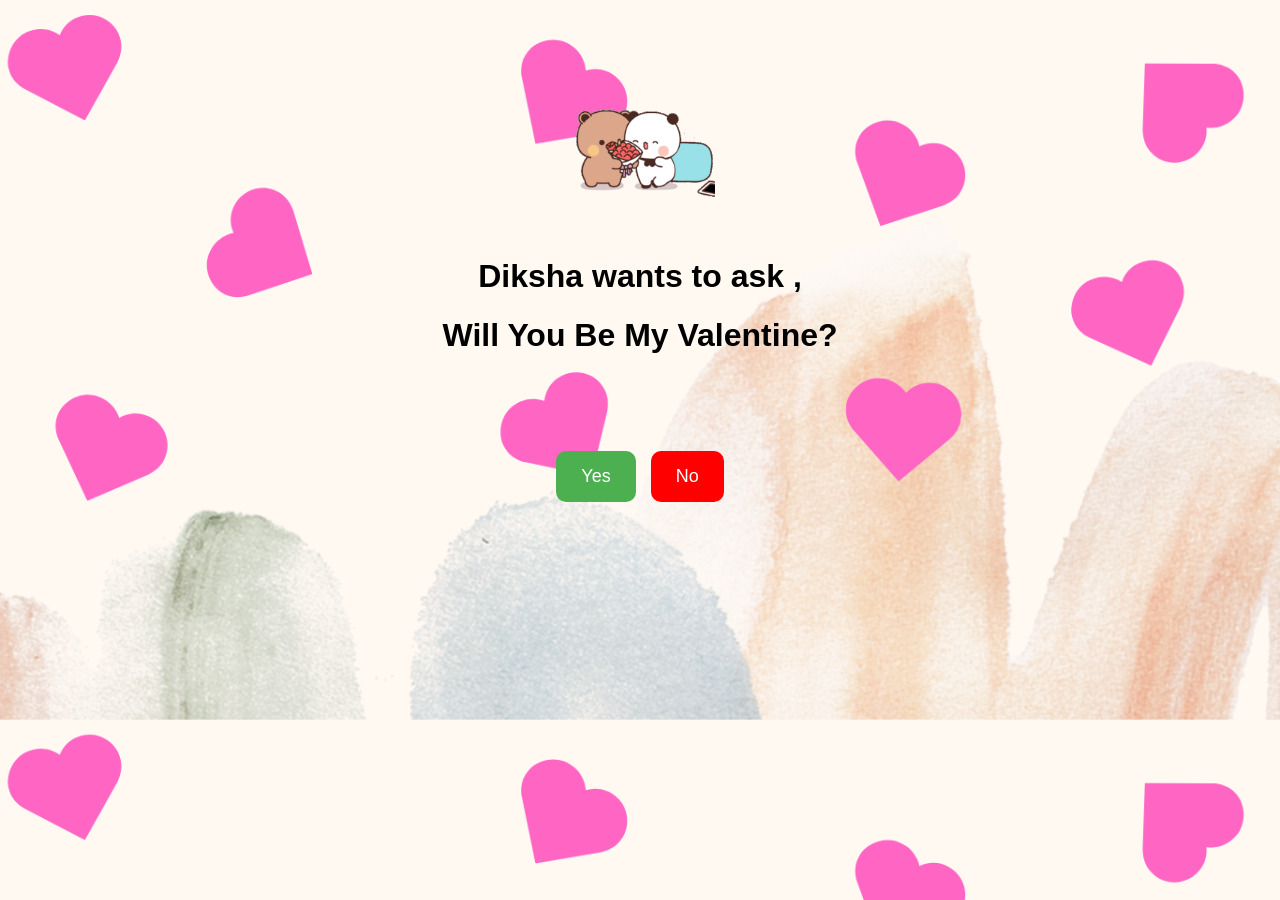
==== index.html @ 818c93f6 "Initial commit" ====
<!DOCTYPE html>
<html lang="en">
<head>
    <meta charset="UTF-8">
    <meta name="viewport" content="width=device-width, initial-scale=1.0">
    <title>Valentine</title>
    <link rel="stylesheet" href="style.css">
</head>
<body>

    <div class="container">
        <div class="gif">
            <img src="emoji.gif" alt="Emoji">
        </div>
        <br><br>
        <div class="question">
            <h1>Diksha wants to ask ,</h1>
            <h1>Will You Be My Valentine?</h1> 
        </div>
    </div>
    
    <br><br>
    
    <div class="buttons">
        <button id="yesBtn" onclick="acceptValentine()">Yes</button>
        <button id="noBtn" onclick="showPrompt()">No</button>
    </div>

    <div id="message-container"></div>

    <script src="script.js"></script>
</body>
</html>
---- style.css ----
body {
    font-family: Arial, sans-serif;
    text-align: center;
    background-image: url('bg.png');
    background-size: cover;
    margin: 0;
    padding: 0;
}

.container {
    margin-top: 50px;
    padding: 20px;
}

.gif img {
    width: 100%;
    max-width: 150px;
    height: auto;
}

.question h1 {
    font-size: 2rem;
}

.buttons {
    display: flex;
    justify-content: center;
    gap: 15px;
    flex-wrap: wrap;
    margin-top: 20px;
}

button {
    padding: 15px 25px;
    font-size: 18px;
    border: none;
    cursor: pointer;
    border-radius: 10px;
    transition: transform 0.3s ease, background-color 0.3s ease;
}

#yesBtn {
    background-color: #4CAF50;
    color: white;
}

#noBtn {
    background-color: #FF0000;
    color: white;
}

button:hover {
    transform: scale(1.1);
    border: 3px solid black;
}

.message-box {
    margin-top: 20px;
    background-color: white;
    padding: 15px;
    font-size: 20px;
    font-weight: bold;
    border-radius: 10px;
    animation: fadeIn 0.5s ease-in-out;
}

.no-message {
    color: red;
    border: 2px solid red;
}

.yes-message {
    color: green;
    background-color: #D4EDDA;
    border: 2px solid #28A745;
}

@keyframes fadeIn {
    from {
        opacity: 0;
        transform: translateY(-10px);
    }
    to {
        opacity: 1;
        transform: translateY(0);
    }
}

@media (max-width: 600px) {
    .question h1 {
        font-size: 1.5rem;
    }

    button {
        padding: 12px 20px;
        font-size: 16px;
    }
}
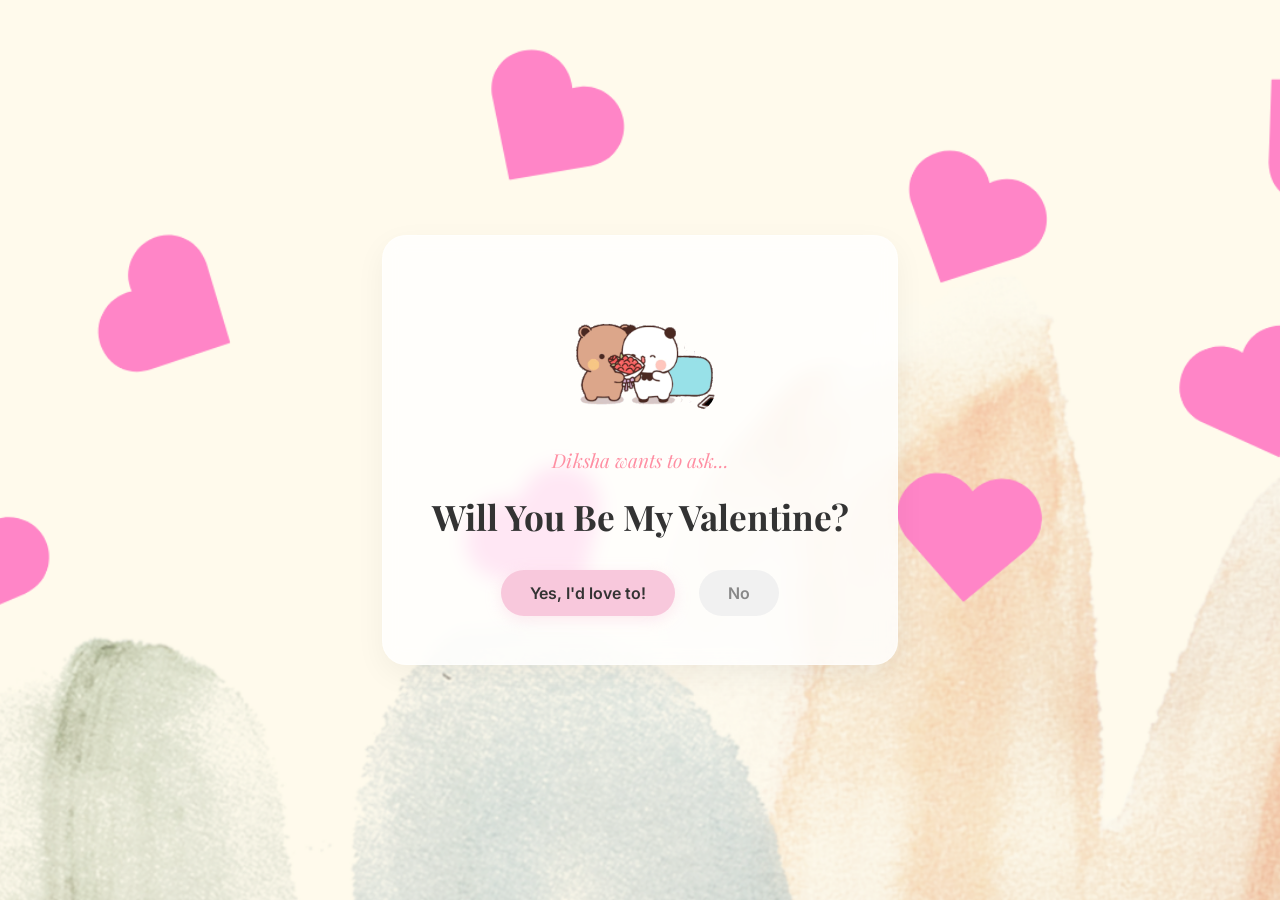
==== commit a950cbc5: "Updated website" ====
--- a/index.html
+++ b/index.html
@@ -3,30 +3,31 @@
 <head>
     <meta charset="UTF-8">
     <meta name="viewport" content="width=device-width, initial-scale=1.0">
-    <title>Valentine</title>
+    <title>Will You Be My Valentine? ✨</title>
+    <link rel="preconnect" href="https://fonts.googleapis.com">
+    <link rel="preconnect" href="https://fonts.gstatic.com" crossorigin>
+    <link href="https://fonts.googleapis.com/css2?family=Playfair+Display:ital,wght@0,400..900;1,400..900&family=Inter:wght@100..900&display=swap" rel="stylesheet">
     <link rel="stylesheet" href="style.css">
 </head>
 <body>
 
     <div class="container">
-        <div class="gif">
-            <img src="emoji.gif" alt="Emoji">
+        <div class="gif-container">
+            <img src="emoji.gif" alt="Cute Emoji" class="main-gif">
         </div>
-        <br><br>
-        <div class="question">
-            <h1>Diksha wants to ask ,</h1>
-            <h1>Will You Be My Valentine?</h1> 
+        
+        <div class="content">
+            <h2 class="sub-heading">Diksha wants to ask...</h2>
+            <h1 class="main-heading">Will You Be My Valentine?</h1> 
         </div>
+
+        <div class="buttons">
+            <button id="yesBtn" onclick="acceptValentine()">Yes, I'd love to!</button>
+            <button id="noBtn" onclick="showPrompt()">No</button>
+        </div>
+
+        <div id="message-container"></div>
     </div>
-    
-    <br><br>
-    
-    <div class="buttons">
-        <button id="yesBtn" onclick="acceptValentine()">Yes</button>
-        <button id="noBtn" onclick="showPrompt()">No</button>
-    </div>
-
-    <div id="message-container"></div>
 
     <script src="script.js"></script>
 </body>
--- a/style.css
+++ b/style.css
@@ -1,84 +1,142 @@
+:root {
+    --primary-color: #f8c8dc; /* Soft Rose */
+    --secondary-color: #fffdd0; /* Cream */
+    --accent-color: #ff8fa3; /* Deeper Rose */
+    --text-color: #333333; /* Elegant Charcoal */
+    --white: rgba(255, 255, 255, 0.8);
+}
+
 body {
-    font-family: Arial, sans-serif;
-    text-align: center;
+    font-family: 'Inter', sans-serif;
+    color: var(--text-color);
+    margin: 0;
+    padding: 0;
+    min-height: 100vh;
+    display: flex;
+    justify-content: center;
+    align-items: center;
     background-image: url('bg.png');
     background-size: cover;
-    margin: 0;
-    padding: 0;
+    background-position: center;
+    background-attachment: fixed;
+}
+
+body::before {
+    content: '';
+    position: fixed;
+    top: 0;
+    left: 0;
+    right: 0;
+    bottom: 0;
+    background: rgba(255, 253, 208, 0.2); /* Subtle cream overlay */
+    z-index: -1;
 }
 
 .container {
-    margin-top: 50px;
-    padding: 20px;
+    background: var(--white);
+    backdrop-filter: blur(10px);
+    -webkit-backdrop-filter: blur(10px);
+    border: 1px solid rgba(255, 255, 255, 0.3);
+    padding: 3rem 2rem;
+    border-radius: 24px;
+    box-shadow: 0 10px 30px rgba(0, 0, 0, 0.05);
+    max-width: 450px;
+    width: 90%;
+    text-align: center;
+    animation: slideUp 0.8s ease-out;
 }
 
-.gif img {
-    width: 100%;
-    max-width: 150px;
-    height: auto;
+.gif-container {
+    margin-bottom: 2rem;
 }
 
-.question h1 {
-    font-size: 2rem;
+.main-gif {
+    width: 150px;
+    height: auto;
+    border-radius: 20px;
+    transition: transform 0.3s ease;
+}
+
+.main-gif:hover {
+    transform: scale(1.05) rotate(2deg);
+}
+
+.sub-heading {
+    font-family: 'Playfair Display', serif;
+    font-weight: 400;
+    font-style: italic;
+    font-size: 1.2rem;
+    color: var(--accent-color);
+    margin-bottom: 0.5rem;
+}
+
+.main-heading {
+    font-family: 'Playfair Display', serif;
+    font-weight: 700;
+    font-size: 2.2rem;
+    margin-bottom: 2rem;
+    line-height: 1.2;
 }
 
 .buttons {
     display: flex;
     justify-content: center;
-    gap: 15px;
-    flex-wrap: wrap;
-    margin-top: 20px;
+    gap: 1.5rem;
+    margin-top: 2rem;
 }
 
 button {
-    padding: 15px 25px;
-    font-size: 18px;
+    padding: 0.8rem 1.8rem;
+    font-size: 1rem;
+    font-weight: 600;
     border: none;
     cursor: pointer;
-    border-radius: 10px;
-    transition: transform 0.3s ease, background-color 0.3s ease;
+    border-radius: 50px;
+    transition: all 0.3s cubic-bezier(0.175, 0.885, 0.32, 1.275);
+    font-family: 'Inter', sans-serif;
 }
 
 #yesBtn {
-    background-color: #4CAF50;
+    background-color: var(--primary-color);
+    color: var(--text-color);
+    box-shadow: 0 4px 15px rgba(248, 200, 220, 0.4);
+}
+
+#yesBtn:hover {
+    background-color: var(--accent-color);
     color: white;
+    transform: translateY(-3px);
+    box-shadow: 0 6px 20px rgba(255, 143, 163, 0.5);
 }
 
 #noBtn {
-    background-color: #FF0000;
-    color: white;
+    background-color: #f1f1f1;
+    color: #888;
 }
 
-button:hover {
-    transform: scale(1.1);
-    border: 3px solid black;
+#noBtn:hover {
+    background-color: #e0e0e0;
+    color: #444;
+    transform: translateY(-2px);
 }
 
 .message-box {
-    margin-top: 20px;
-    background-color: white;
-    padding: 15px;
-    font-size: 20px;
-    font-weight: bold;
-    border-radius: 10px;
-    animation: fadeIn 0.5s ease-in-out;
+    margin-top: 2rem;
+    padding: 1rem;
+    font-family: 'Inter', sans-serif;
+    font-size: 1.1rem;
+    color: var(--accent-color);
+    font-weight: 500;
+    background: rgba(248, 200, 220, 0.15);
+    border-radius: 12px;
+    border-left: 4px solid var(--primary-color);
+    animation: fadeIn 0.4s ease-in-out;
 }
 
-.no-message {
-    color: red;
-    border: 2px solid red;
-}
-
-.yes-message {
-    color: green;
-    background-color: #D4EDDA;
-    border: 2px solid #28A745;
-}
-
-@keyframes fadeIn {
+@keyframes slideUp {
     from {
         opacity: 0;
-        transform: translateY(-10px);
+        transform: translateY(30px);
     }
     to {
         opacity: 1;
@@ -86,13 +144,16 @@
     }
 }
 
+@keyframes fadeIn {
+    from { opacity: 0; transform: scale(0.95); }
+    to { opacity: 1; transform: scale(1); }
+}
+
 @media (max-width: 600px) {
-    .question h1 {
-        font-size: 1.5rem;
+    .container {
+        padding: 2rem 1.5rem;
     }
-
-    button {
-        padding: 12px 20px;
-        font-size: 16px;
+    .main-heading {
+        font-size: 1.8rem;
     }
 }
